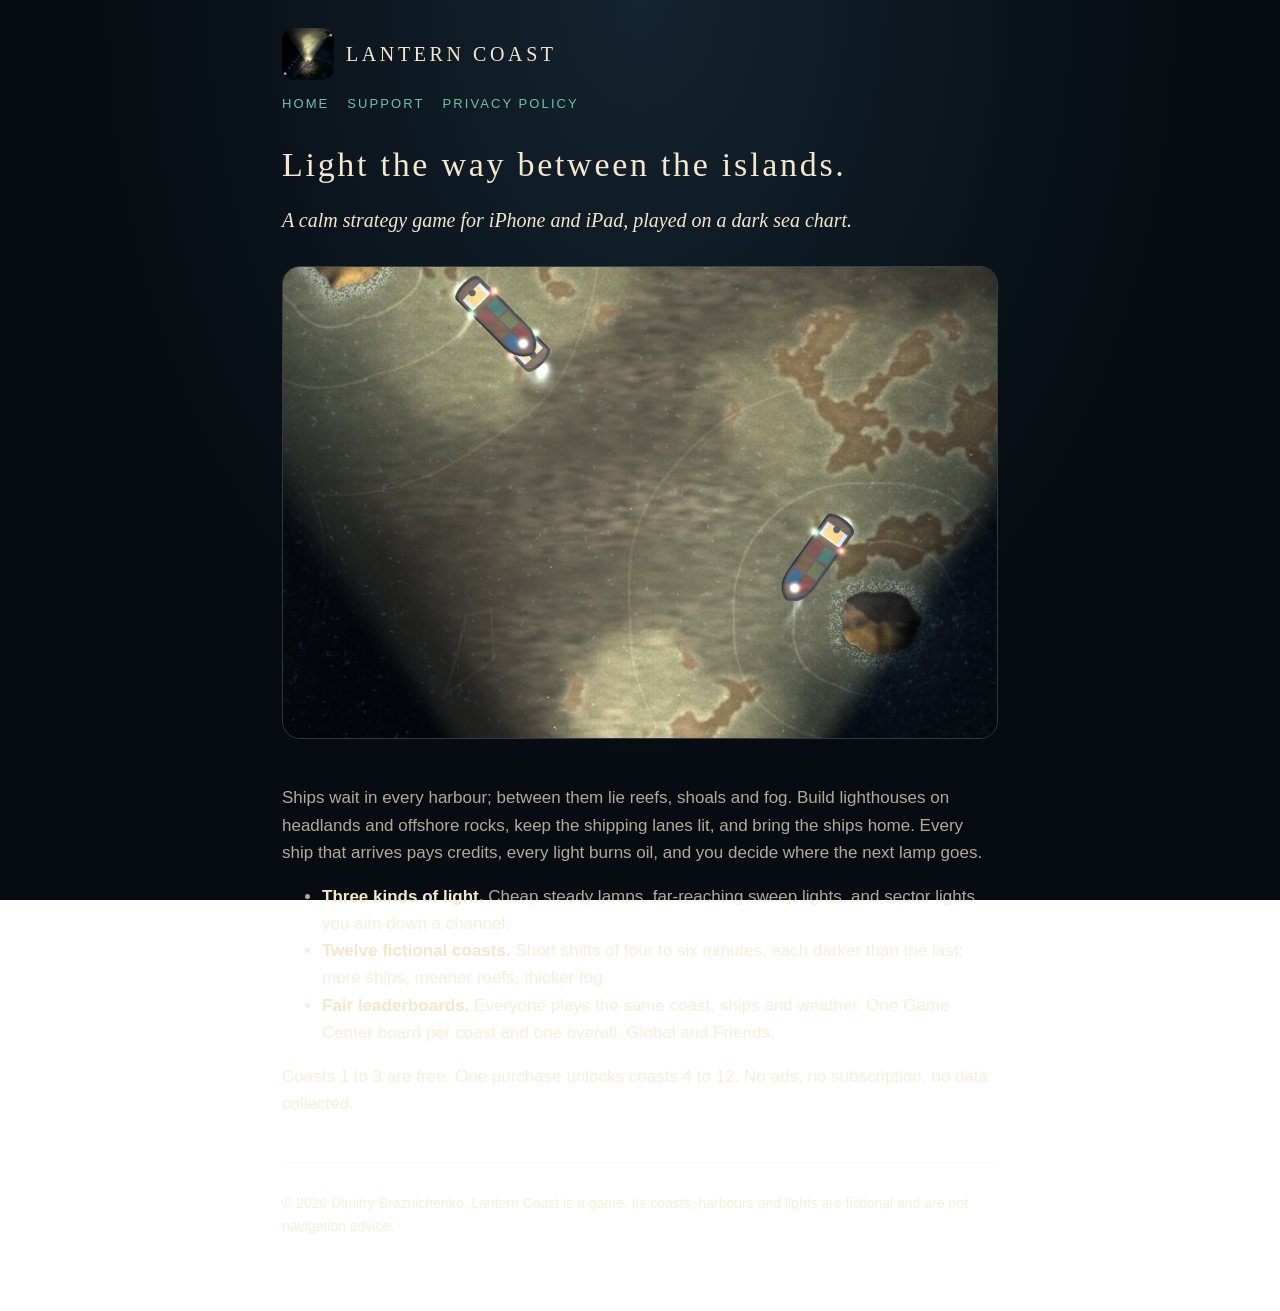
==== index.html @ ec274e7d "Lantern Coast support and privacy pages" ====
<!doctype html>
<html lang="en">
<head>
  <meta charset="utf-8" />
  <meta name="viewport" content="width=device-width, initial-scale=1" />
  <title>Lantern Coast - light the way between the islands</title>
  <link rel="stylesheet" href="styles.css" />
  <link rel="icon" href="icon.png" />
</head>
<body>
  <main>
    <header class="app"><img src="icon.png" alt="" /><a href="index.html">Lantern Coast</a></header>
    <nav><a href="index.html">Home</a><a href="support.html">Support</a><a href="privacy-policy.html">Privacy Policy</a></nav>
    <h1>Light the way between the islands.</h1>
    <p class="lede">A calm strategy game for iPhone and iPad, played on a dark sea chart.</p>
    <div class="hero"><img src="hero.png" alt="A sector light throwing its beam across a reef at night" /></div>
    <p>Ships wait in every harbour; between them lie reefs, shoals and fog. Build lighthouses on headlands and offshore rocks, keep the shipping lanes lit, and bring the ships home. Every ship that arrives pays credits, every light burns oil, and you decide where the next lamp goes.</p>
    <ul>
      <li><strong>Three kinds of light.</strong> Cheap steady lamps, far-reaching sweep lights, and sector lights you aim down a channel.</li>
      <li><strong>Twelve fictional coasts.</strong> Short shifts of four to six minutes, each darker than the last: more ships, meaner reefs, thicker fog.</li>
      <li><strong>Fair leaderboards.</strong> Everyone plays the same coast, ships and weather. One Game Center board per coast and one overall, Global and Friends.</li>
    </ul>
    <p>Coasts 1 to 3 are free. One purchase unlocks coasts 4 to 12. No ads, no subscription, no data collected.</p>
    <footer>
      <p>&copy; 2026 Dimitry Braznichenko. Lantern Coast is a game. Its coasts, harbours and lights are fictional and are not navigation advice.</p>
    </footer>
  </main>
</body>
</html>
---- styles.css ----
:root { --sea: #060c12; --ink: #f5e7ca; --dim: rgba(245, 231, 202, 0.72); --green: #6fc2a3; --gold: #efcb8c; }
* { box-sizing: border-box; }
body { margin: 0; font: 17px/1.6 -apple-system, BlinkMacSystemFont, "Segoe UI", sans-serif; color: var(--ink);
  background: radial-gradient(ellipse at 50% 0%, #142430 0%, var(--sea) 60%) fixed; min-height: 100vh; }
main { max-width: 760px; margin: 0 auto; padding: 28px 22px 60px; }
header.app { display: flex; align-items: center; gap: 12px; font-family: Copperplate, "Copperplate Gothic Light", serif; letter-spacing: 0.18em; font-size: 20px; text-transform: uppercase; }
header.app img { width: 52px; height: 52px; border-radius: 12px; }
a { color: var(--green); }
header.app a { color: var(--ink); text-decoration: none; }
nav { display: flex; gap: 18px; margin: 14px 0 30px; font-size: 13px; letter-spacing: 0.16em; text-transform: uppercase; }
nav a { text-decoration: none; }
h1 { font-family: Copperplate, serif; letter-spacing: 0.08em; font-weight: 400; font-size: 34px; line-height: 1.15; margin: 0 0 12px; }
h2 { font-size: 19px; margin: 30px 0 6px; font-weight: 700; color: var(--gold); }
.lede { font-family: "New York", Georgia, serif; font-style: italic; font-size: 20px; color: var(--ink); }
p, li { color: var(--dim); }
strong { color: var(--ink); }
.hero img { width: 100%; border-radius: 18px; border: 1px solid rgba(245, 231, 202, 0.2); margin: 10px 0 20px; }
footer { margin-top: 46px; font-size: 14px; border-top: 1px solid rgba(245, 231, 202, 0.2); padding-top: 14px; }
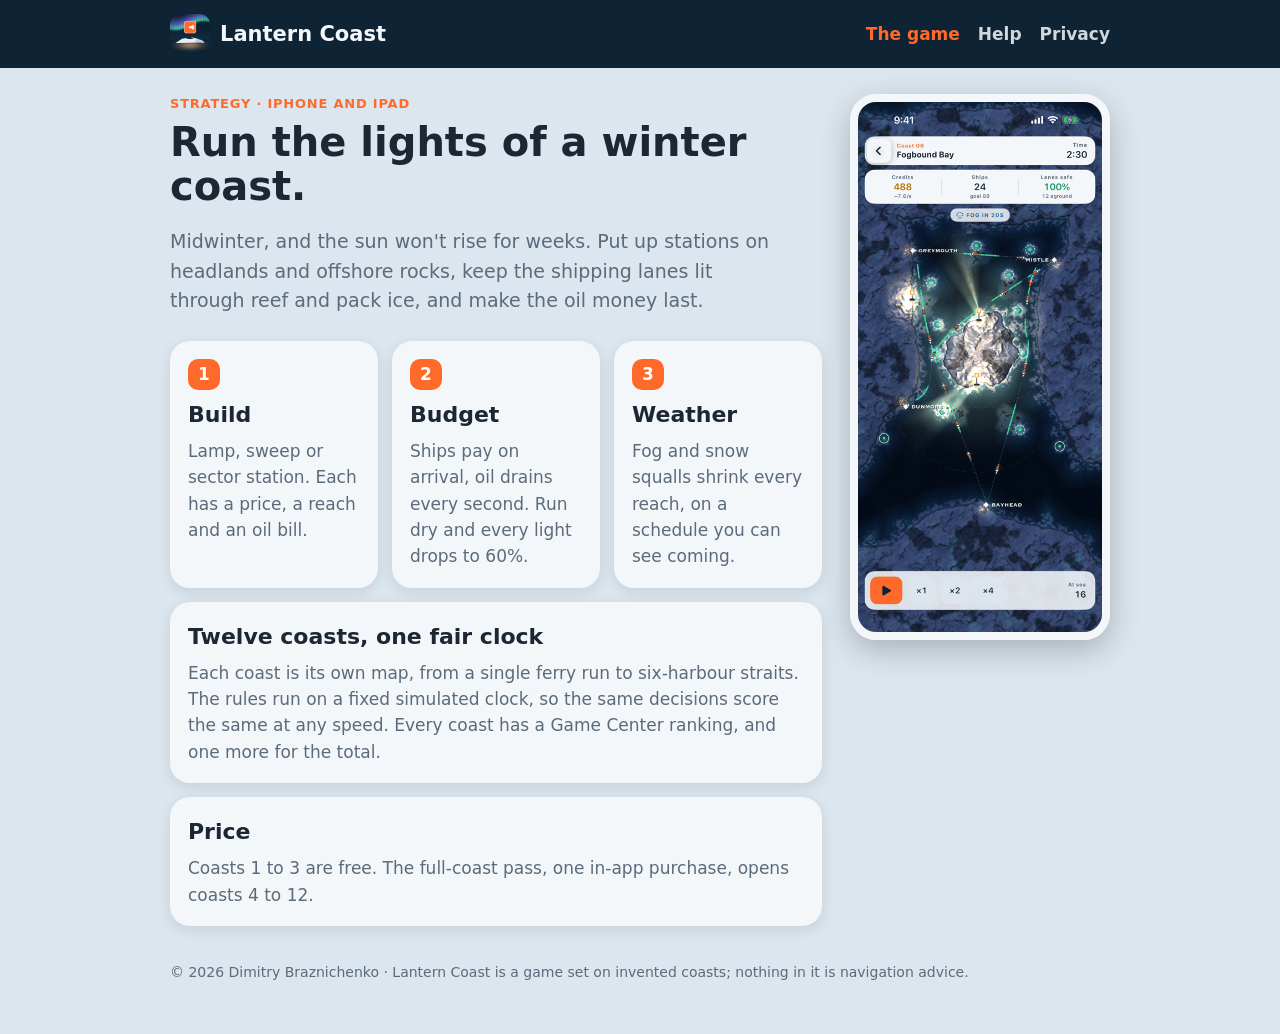
==== commit b58143cf: "Own design: dispatch-board pages for the polar-night Lantern Coast, rewritten copy Co-Authored-By: C" ====
--- a/index.html
+++ b/index.html
@@ -3,27 +3,32 @@
 <head>
   <meta charset="utf-8" />
   <meta name="viewport" content="width=device-width, initial-scale=1" />
-  <title>Lantern Coast - light the way between the islands</title>
+  <title>Lantern Coast: run the lights of a winter coast</title>
   <link rel="stylesheet" href="styles.css" />
   <link rel="icon" href="icon.png" />
 </head>
 <body>
+  <div class="bar"><div class="in">
+    <a class="brand" href="index.html"><img src="icon.png" alt="" />Lantern Coast</a>
+    <nav><a href="index.html" class="on">The game</a><a href="support.html">Help</a><a href="privacy-policy.html">Privacy</a></nav>
+  </div></div>
   <main>
-    <header class="app"><img src="icon.png" alt="" /><a href="index.html">Lantern Coast</a></header>
-    <nav><a href="index.html">Home</a><a href="support.html">Support</a><a href="privacy-policy.html">Privacy Policy</a></nav>
-    <h1>Light the way between the islands.</h1>
-    <p class="lede">A calm strategy game for iPhone and iPad, played on a dark sea chart.</p>
-    <div class="hero"><img src="hero.png" alt="A sector light throwing its beam across a reef at night" /></div>
-    <p>Ships wait in every harbour; between them lie reefs, shoals and fog. Build lighthouses on headlands and offshore rocks, keep the shipping lanes lit, and bring the ships home. Every ship that arrives pays credits, every light burns oil, and you decide where the next lamp goes.</p>
-    <ul>
-      <li><strong>Three kinds of light.</strong> Cheap steady lamps, far-reaching sweep lights, and sector lights you aim down a channel.</li>
-      <li><strong>Twelve fictional coasts.</strong> Short shifts of four to six minutes, each darker than the last: more ships, meaner reefs, thicker fog.</li>
-      <li><strong>Fair leaderboards.</strong> Everyone plays the same coast, ships and weather. One Game Center board per coast and one overall, Global and Friends.</li>
-    </ul>
-    <p>Coasts 1 to 3 are free. One purchase unlocks coasts 4 to 12. No ads, no subscription, no data collected.</p>
-    <footer>
-      <p>&copy; 2026 Dimitry Braznichenko. Lantern Coast is a game. Its coasts, harbours and lights are fictional and are not navigation advice.</p>
-    </footer>
+    <div class="top">
+      <div>
+        <div class="kicker">STRATEGY · IPHONE AND IPAD</div>
+        <h1>Run the lights of a winter coast.</h1>
+        <p class="lead">Midwinter, and the sun won't rise for weeks. Put up stations on headlands and offshore rocks, keep the shipping lanes lit through reef and pack ice, and make the oil money last.</p>
+        <div class="cards">
+          <div class="card"><span class="n">1</span><h2>Build</h2><p>Lamp, sweep or sector station. Each has a price, a reach and an oil bill.</p></div>
+          <div class="card"><span class="n">2</span><h2>Budget</h2><p>Ships pay on arrival, oil drains every second. Run dry and every light drops to 60%.</p></div>
+          <div class="card"><span class="n">3</span><h2>Weather</h2><p>Fog and snow squalls shrink every reach, on a schedule you can see coming.</p></div>
+        </div>
+        <div class="card wide"><h2>Twelve coasts, one fair clock</h2><p>Each coast is its own map, from a single ferry run to six-harbour straits. The rules run on a fixed simulated clock, so the same decisions score the same at any speed. Every coast has a Game Center ranking, and one more for the total.</p></div>
+        <div class="card wide"><h2>Price</h2><p>Coasts 1 to 3 are free. The full-coast pass, one in-app purchase, opens coasts 4 to 12.</p></div>
+      </div>
+      <img class="shot" src="hero.png" alt="Coast 06, Fogbound Bay: lit lanes between snowy islands at night" />
+    </div>
+    <footer>&copy; 2026 Dimitry Braznichenko · Lantern Coast is a game set on invented coasts; nothing in it is navigation advice.</footer>
   </main>
 </body>
 </html>
--- a/styles.css
+++ b/styles.css
@@ -1,18 +1,29 @@
-:root { --sea: #060c12; --ink: #f5e7ca; --dim: rgba(245, 231, 202, 0.72); --green: #6fc2a3; --gold: #efcb8c; }
+/* Lantern Coast: the dispatch board. Ice page, snow cards, slate type,
+   one signal orange, SF Rounded. */
+:root { --ice: #dce6ee; --snow: #f4f7fa; --slate: #1c2733; --slate-soft: #5b6b7b; --signal: #ff6a2b; --go: #15936a; --polar: #0e2333; }
 * { box-sizing: border-box; }
-body { margin: 0; font: 17px/1.6 -apple-system, BlinkMacSystemFont, "Segoe UI", sans-serif; color: var(--ink);
-  background: radial-gradient(ellipse at 50% 0%, #142430 0%, var(--sea) 60%) fixed; min-height: 100vh; }
-main { max-width: 760px; margin: 0 auto; padding: 28px 22px 60px; }
-header.app { display: flex; align-items: center; gap: 12px; font-family: Copperplate, "Copperplate Gothic Light", serif; letter-spacing: 0.18em; font-size: 20px; text-transform: uppercase; }
-header.app img { width: 52px; height: 52px; border-radius: 12px; }
-a { color: var(--green); }
-header.app a { color: var(--ink); text-decoration: none; }
-nav { display: flex; gap: 18px; margin: 14px 0 30px; font-size: 13px; letter-spacing: 0.16em; text-transform: uppercase; }
-nav a { text-decoration: none; }
-h1 { font-family: Copperplate, serif; letter-spacing: 0.08em; font-weight: 400; font-size: 34px; line-height: 1.15; margin: 0 0 12px; }
-h2 { font-size: 19px; margin: 30px 0 6px; font-weight: 700; color: var(--gold); }
-.lede { font-family: "New York", Georgia, serif; font-style: italic; font-size: 20px; color: var(--ink); }
-p, li { color: var(--dim); }
-strong { color: var(--ink); }
-.hero img { width: 100%; border-radius: 18px; border: 1px solid rgba(245, 231, 202, 0.2); margin: 10px 0 20px; }
-footer { margin-top: 46px; font-size: 14px; border-top: 1px solid rgba(245, 231, 202, 0.2); padding-top: 14px; }
+body { margin: 0; background: var(--ice); color: var(--slate); font: 17px/1.55 ui-rounded, "SF Pro Rounded", -apple-system, "Segoe UI", system-ui, sans-serif; }
+.bar { background: var(--polar); color: var(--snow); }
+.bar .in { max-width: 980px; margin: 0 auto; padding: 14px 20px; display: flex; align-items: center; justify-content: space-between; gap: 14px; flex-wrap: wrap; }
+.bar a.brand { color: var(--snow); text-decoration: none; font-weight: 800; font-size: 21px; display: flex; align-items: center; gap: 10px; }
+.bar img { width: 40px; height: 40px; border-radius: 10px; }
+.bar nav a { color: var(--snow); opacity: 0.85; text-decoration: none; font-weight: 700; margin-left: 18px; }
+.bar nav a.on, .bar nav a:hover { color: var(--signal); opacity: 1; }
+main { max-width: 980px; margin: 0 auto; padding: 26px 20px 50px; }
+.kicker { color: var(--signal); font-weight: 800; font-size: 13px; letter-spacing: 0.06em; }
+h1 { font-size: 40px; line-height: 1.1; margin: 6px 0 10px; font-weight: 900; }
+h2 { font-size: 22px; margin: 0 0 6px; font-weight: 800; }
+.lead { font-size: 19px; color: var(--slate-soft); max-width: 620px; }
+.top { display: grid; grid-template-columns: 1fr 260px; gap: 28px; align-items: start; }
+.top img.shot { width: 100%; border-radius: 26px; border: 8px solid var(--snow); box-shadow: 0 10px 30px rgba(8, 22, 35, 0.25); }
+.cards { display: grid; grid-template-columns: repeat(3, 1fr); gap: 14px; margin-top: 26px; }
+.card { background: var(--snow); border-radius: 20px; padding: 18px; box-shadow: 0 4px 14px rgba(8, 22, 35, 0.10); }
+.card .n { display: inline-block; background: var(--signal); color: #fff; font-weight: 900; border-radius: 10px; padding: 2px 10px; margin-bottom: 8px; }
+.card p { margin: 0; color: var(--slate-soft); }
+.wide { margin-top: 14px; }
+details { background: var(--snow); border-radius: 16px; padding: 14px 18px; margin-top: 10px; }
+summary { font-weight: 800; cursor: pointer; }
+details p { color: var(--slate-soft); margin: 8px 0 0; }
+a { color: var(--signal); font-weight: 700; }
+footer { margin-top: 36px; color: var(--slate-soft); font-size: 14px; }
+@media (max-width: 760px) { .top { grid-template-columns: 1fr; } .top img.shot { max-width: 260px; } .cards { grid-template-columns: 1fr; } h1 { font-size: 32px; } .bar nav a { margin: 0 16px 0 0; } }
